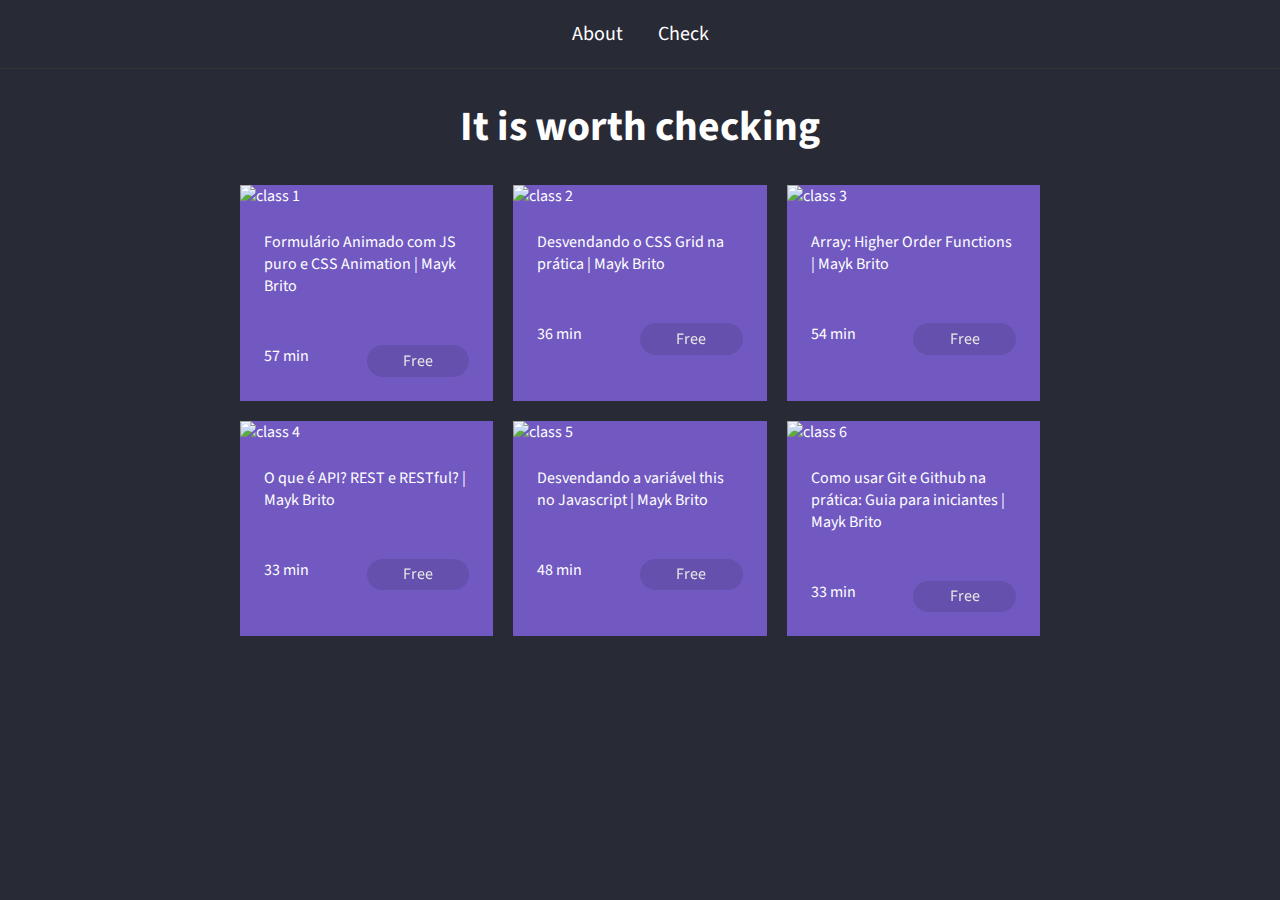
==== check.html @ 38615f86 "Implemented 'check' page" ====
<!DOCTYPE html>
<html lang="pt-br">
<head>
  <meta charset="UTF-8">
  <meta name="viewport" content="width=device-width, initial-scale=1.0">
  <title>Let's study</title>
  <link rel="stylesheet" href="/styles.css">
</head>
<body>
  <header>
    <div class="links">
      <a href="index.html">About</a>
      <a href="check.html">Check</a>
    </div>
  </header>

  <div id="wrapper">
    <h1>It is worth checking</h1>
  </div>

  <section class="cards">

    <div class="card">
    <div class="card__image-container">
      <img src="https://img.youtube.com/vi/GykTLqODQuU/maxresdefault.jpg" alt="class 1">
    </div>
    <div class="card__content">
      <p>Formulário Animado com JS puro e CSS Animation | Mayk Brito</p>
    </div>
    <div class="card__info">
      <p>57 min</p>
      <p class="card__price">Free</p>
    </div>
  </div>

  <div class="card">
    <div class="card__image-container">
      <img src="https://img.youtube.com/vi/HN1UjzRSdBk/maxresdefault.jpg" alt="class 2">
    </div>
    <div class="card__content">
      <p>Desvendando o CSS Grid na prática | Mayk Brito</p>
    </div>
    <div class="card__info">
      <p>36 min</p>
      <p class="card__price">Free</p>
    </div>
  </div>

  <div class="card">
    <div class="card__image-container">
      <img src="https://img.youtube.com/vi/rAzHvYnQ8DY/maxresdefault.jpg" alt="class 3">
    </div>
    <div class="card__content">
      <p>Array: Higher Order Functions | Mayk Brito</p>
    </div>
    <div class="card__info">
      <p>54 min</p>
      <p class="card__price">Free</p>
    </div>
  </div>

  <div class="card">
    <div class="card__image-container">
      <img src="https://img.youtube.com/vi/ghTrp1x_1As/maxresdefault.jpg" alt="class 4">
    </div>
    <div class="card__content">
      <p>O que é API? REST e RESTful? | Mayk Brito</p>
    </div>
    <div class="card__info">
      <p>33 min</p>
      <p class="card__price">Free</p>
    </div>
  </div>

  <div class="card">
    <div class="card__image-container">
      <img src="https://img.youtube.com/vi/GSqR2i-Pq6o/maxresdefault.jpg" alt="class 5">
    </div>
    <div class="card__content">
      <p>Desvendando a variável this no Javascript | Mayk Brito</p>
    </div>
    <div class="card__info">
      <p>48 min</p>
      <p class="card__price">Free</p>
    </div>
  </div>

  <div class="card">
    <div class="card__image-container">
      <img src="https://img.youtube.com/vi/2alg7MQ6_sI/maxresdefault.jpg" alt="class 6">
    </div>
    <div class="card__content">
      <p>Como usar Git e Github na prática: Guia para iniciantes | Mayk Brito</p>
    </div>
    <div class="card__info">
      <p>33 min</p>
      <p class="card__price">Free</p>
    </div>
  </div>

  </section>
</body>
</html>
---- styles.css ----
@import url('https://fonts.googleapis.com/css2?family=Source+Sans+Pro:ital,wght@0,200;0,300;0,400;0,600;0,700;0,900;1,200;1,300;1,400;1,600;1,700;1,900&display=swap');

:root {
  --color-green: #50fa7b;
  --color-purple: #7159c1;
}

* {
  margin: 0;
  padding: 0;
  border: 0;
}

body {
  color: white;
  background: #282a36;
  font-family: 'Source Sans Pro', sans-serif;
}

header {
  padding: 1.25rem;
  border-bottom: 1px solid #333;
  background-color: rgba(0, 0, 0, 0,1);
}

header div {
  text-align: center;
}

.links a {
  color: white;
  font-size: 1.25rem;
  line-height: 1.75rem;
  margin: 0 1rem;
  text-decoration: none;
  cursor: pointer;
}

.links a:hover {
  color: var(--color-green);
  transition: color 200ms;
}

#wrapper {
  text-align: center;
  padding: 2rem;
}

#wrapper img {
  width: 16rem;
  border-radius: 50%;
  border: 3px solid var(--color-green);
}

#wrapper h1 {
  font-size: 2.6rem;
  line-height: 3.25rem;
  font-weight: bold;
}

#wrapper h2 {
  font-size: 1.4rem;
  line-height: 2.2rem;
  font-weight: normal;
  margin-top: 0.5rem;
  opacity: 0.8;
}

#wrapper p {
  max-width: 31.25;
  margin: 2rem auto;
  font-size: 1.4rem;
  line-height: 2.2rem;
  font-weight: 300;

}

#wrapper p a {
  color: var(--color-green);
  
}

#links-footer a{
  border-bottom: 1px solid var(--color-green);
}

/*=== CARDS ===*/

.cards {
  max-width: 50rem;
  margin: 0 auto;
  display: grid;
  grid-template-columns: 1fr 1fr 1fr;
  gap: 1.25rem;
}

.card {
  background-color: var(--color-purple);
}

.card__image-container img{
  width: 100%;
}

.card__content,
.card__info {
  padding: 1.5rem;
}

.card__info  {
  display: grid;
  grid-template-columns: 1fr 1fr;
}

.card__price  {
  background-color: var(--color-purple);
  filter: brightness(90%);
  padding: 0.3rem 1.25rem;
  border-radius: 1.25rem;
  text-align: center;
}
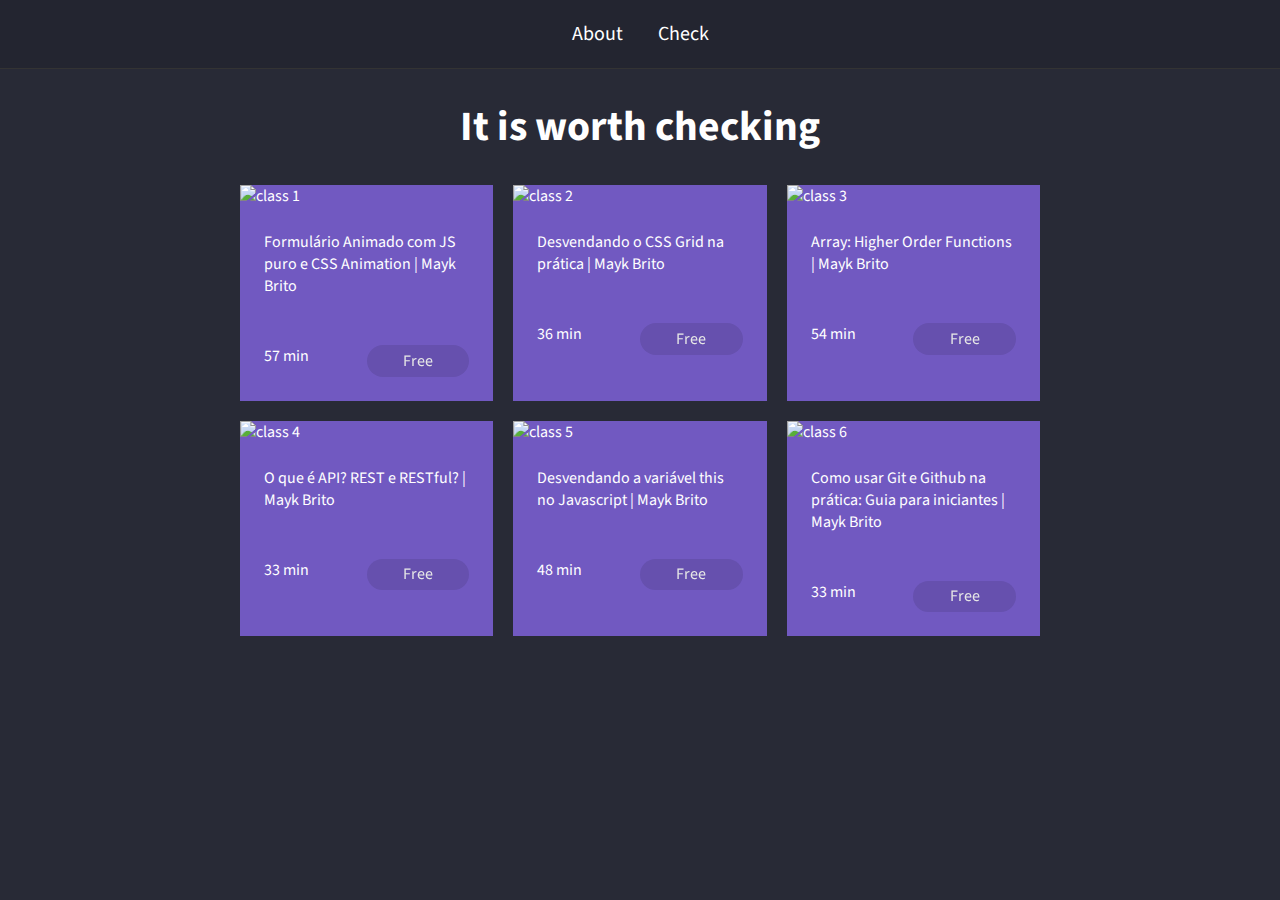
==== commit f5fb7a0a: "Modal style and structure implemented" ====
--- a/check.html
+++ b/check.html
@@ -4,6 +4,8 @@
   <meta charset="UTF-8">
   <meta name="viewport" content="width=device-width, initial-scale=1.0">
   <title>Let's study</title>
+  <link href="https://fonts.googleapis.com/icon?family=Material+Icons"
+      rel="stylesheet">
   <link rel="stylesheet" href="/styles.css">
 </head>
 <body>
@@ -97,7 +99,19 @@
       <p class="card__price">Free</p>
     </div>
   </div>
+  </section>
 
-  </section>
+  <div class="modal-overlay ">
+    <div class="modal">
+      <a class="close-modal">
+        <i class="material-icons">
+          close
+        </i>
+      </a>
+      <div class="modal-content">
+        <!-- video here -->
+      </div>
+    </div>
+  </div>
 </body>
 </html>--- a/styles.css
+++ b/styles.css
@@ -20,7 +20,7 @@
 header {
   padding: 1.25rem;
   border-bottom: 1px solid #333;
-  background-color: rgba(0, 0, 0, 0,1);
+  background-color: rgba(0, 0, 0, 0.1);
 }
 
 header div {
@@ -119,3 +119,39 @@
   border-radius: 1.25rem;
   text-align: center;
 }
+
+
+/*=== MODAL ===*/
+
+.modal-overlay {
+  background-color: rgba(0, 0, 0, 0.7);
+  width: 100%;
+  height: 100%;
+  position: fixed;
+  top: 0;
+  opacity: 0;
+  visibility: hidden;
+}
+
+.modal {
+  background-color: white;
+  position: relative;
+  width: 90%;
+  height: 90%;
+  margin: 5vh auto;
+}
+
+.modal .close-modal {
+  color: black;
+  position: absolute;
+  cursor: pointer;
+  right: 1rem;
+  top: 0.5rem;
+}
+
+/*=== MODAL.ACTIVE ===*/
+
+.modal-overlay.active {
+  opacity: 1;
+  visibility: visible;
+}